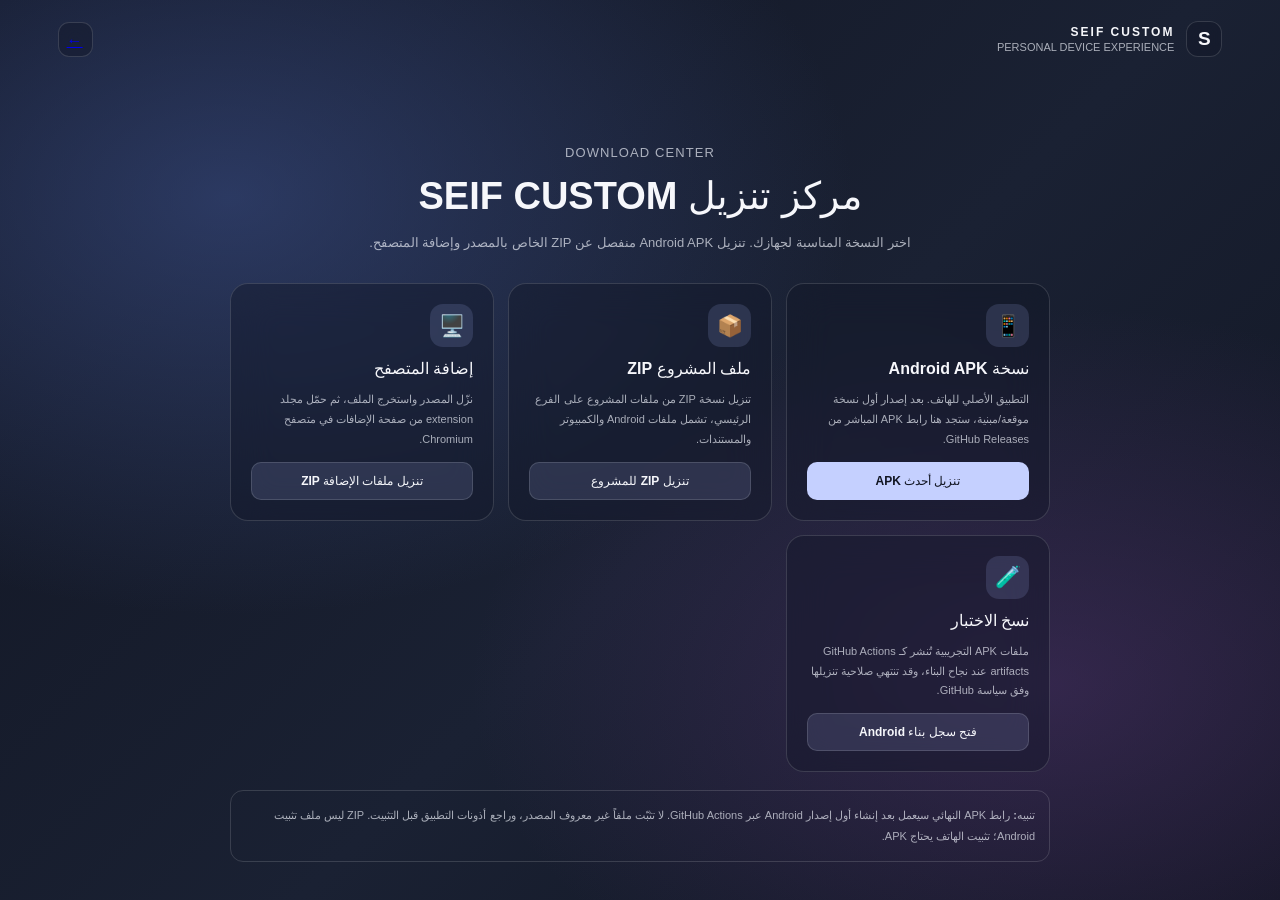
==== extension/download.html @ 6514bedb "Add Android APK and ZIP download center" ====
<!doctype html>
<html lang="ar" dir="rtl">
<head>
<meta charset="utf-8"><meta name="viewport" content="width=device-width,initial-scale=1">
<meta name="theme-color" content="#101522"><title>SEIF CUSTOM — مركز التنزيل</title>
<link rel="stylesheet" href="styles.css">
<style>
.download-page{width:min(820px,calc(100% - 32px));margin:7vh auto 60px}
.download-head{text-align:center;margin-bottom:28px}.download-head h1{font-size:clamp(25px,5vw,38px);margin:8px 0}.download-head p{color:var(--muted);font-size:13px;line-height:1.9}
.download-grid{display:grid;grid-template-columns:repeat(auto-fit,minmax(220px,1fr));gap:14px}
.download-card{border:1px solid var(--line);border-radius:18px;background:var(--glass);backdrop-filter:blur(20px);padding:20px;display:flex;flex-direction:column;gap:12px;min-height:210px}
.download-card .symbol{width:43px;height:43px;border-radius:13px;display:grid;place-items:center;background:rgba(174,190,255,.15);font-size:21px}
.download-card h2{font-size:16px;margin:0}.download-card p{font-size:11px;line-height:1.8;color:var(--muted);margin:0;flex:1}
.download-card a{display:block;text-align:center;text-decoration:none;border:1px solid var(--line);border-radius:10px;padding:11px;background:rgba(174,190,255,.14);color:var(--text);font-size:12px;font-weight:700}
.download-card a.primary{background:var(--accent-custom);color:#111522;border-color:transparent}
.download-note{margin:18px 0;padding:14px;border:1px solid var(--line);border-radius:13px;color:var(--muted);font-size:11px;line-height:1.9}
.download-back{display:inline-block;color:var(--text);text-decoration:none;font-size:12px;margin-bottom:20px}
</style></head>
<body>
<header class="topbar"><a class="brand" href="newtab.html"><span class="brand-mark">S</span><span class="brand-copy"><strong>SEIF CUSTOM</strong><small>PERSONAL DEVICE EXPERIENCE</small></span></a><a class="icon-button" href="newtab.html" aria-label="العودة">←</a></header>
<main class="download-page">
<section class="download-head"><p class="eyebrow">DOWNLOAD CENTER</p><h1>مركز تنزيل SEIF CUSTOM</h1><p>اختر النسخة المناسبة لجهازك. تنزيل Android APK منفصل عن ZIP الخاص بالمصدر وإضافة المتصفح.</p></section>
<section class="download-grid">
<article class="download-card"><div class="symbol">📱</div><h2>نسخة Android APK</h2><p>التطبيق الأصلي للهاتف. بعد إصدار أول نسخة موقعة/مبنية، ستجد هنا رابط APK المباشر من GitHub Releases.</p><a class="primary" href="https://github.com/seifjaballah77-eng/SEIF-CUSTOM/releases/latest/download/SEIF-CUSTOM-Android.apk">تنزيل أحدث APK</a></article>
<article class="download-card"><div class="symbol">📦</div><h2>ملف المشروع ZIP</h2><p>تنزيل نسخة ZIP من ملفات المشروع على الفرع الرئيسي، تشمل ملفات Android والكمبيوتر والمستندات.</p><a href="https://github.com/seifjaballah77-eng/SEIF-CUSTOM/archive/refs/heads/main.zip">تنزيل ZIP للمشروع</a></article>
<article class="download-card"><div class="symbol">🖥️</div><h2>إضافة المتصفح</h2><p>نزّل المصدر واستخرج الملف، ثم حمّل مجلد extension من صفحة الإضافات في متصفح Chromium.</p><a href="https://github.com/seifjaballah77-eng/SEIF-CUSTOM/archive/refs/heads/main.zip">تنزيل ملفات الإضافة ZIP</a></article>
<article class="download-card"><div class="symbol">🧪</div><h2>نسخ الاختبار</h2><p>ملفات APK التجريبية تُنشر كـ GitHub Actions artifacts عند نجاح البناء، وقد تنتهي صلاحية تنزيلها وفق سياسة GitHub.</p><a href="https://github.com/seifjaballah77-eng/SEIF-CUSTOM/actions/workflows/android-build.yml">فتح سجل بناء Android</a></article>
</section>
<div class="download-note"><strong>تنبيه:</strong> رابط APK النهائي سيعمل بعد إنشاء أول إصدار Android عبر GitHub Actions. لا تثبّت ملفاً غير معروف المصدر، وراجع أذونات التطبيق قبل التثبيت. ZIP ليس ملف تثبيت Android؛ تثبيت الهاتف يحتاج APK.</div>
</main></body></html>
---- extension/styles.css ----
:root{font-family:Inter,"Segoe UI",Tahoma,Arial,sans-serif;color:#f6f7fb;background:#111522;font-synthesis:none;text-rendering:optimizeLegibility;--glass-alpha:.42;--glass:rgba(17,23,38,var(--glass-alpha));--line:rgba(255,255,255,.14);--muted:rgba(245,247,255,.66);--text:#f6f7fb;--accent:#c5d0ff;--accent-custom:#c5d0ff;--shortcut-radius:16px}
*{box-sizing:border-box}html,body{width:100%;min-height:100%;margin:0}body{min-height:100vh;overflow-x:hidden;background:radial-gradient(ellipse at 18% 22%,rgba(65,87,151,.52),transparent 42%),radial-gradient(ellipse at 82% 76%,rgba(92,55,121,.43),transparent 39%),linear-gradient(135deg,#111522,#1a2133 55%,#111522);color:var(--text);position:relative}button,input{font:inherit}button{color:inherit}
.wallpaper-video,.wallpaper-image{position:fixed;inset:0;width:100%;height:100%;object-fit:cover;z-index:-3;display:none;opacity:var(--wallpaper-opacity,1);pointer-events:none}.wallpaper-video{background:#10131d}body.has-video .wallpaper-video,body.has-image .wallpaper-image{display:block}.ambient,.shade{position:fixed;inset:0;pointer-events:none}.ambient{z-index:-2;background:radial-gradient(ellipse at 25% 25%,rgba(75,105,190,.28),transparent 42%),radial-gradient(ellipse at 78% 75%,rgba(125,78,148,.23),transparent 45%);animation:drift 18s ease-in-out infinite alternate}.shade{z-index:-1;background:linear-gradient(115deg,rgba(7,10,18,.48),rgba(7,10,18,.16) 48%,rgba(7,10,18,.48))}@keyframes drift{from{transform:scale(1) translate3d(-1%,0,0)}to{transform:scale(1.08) translate3d(1%,1%,0)}}body.motion-off .ambient{animation:none}
body.light{--text:#202538;--muted:rgba(32,37,56,.7);--line:rgba(28,34,53,.16);--glass:rgba(255,255,255,var(--glass-alpha));--accent:#465a9b;background:linear-gradient(135deg,#e7ebf5,#d7deeb 55%,#e9eaf0)}body.light .shade{background:linear-gradient(115deg,rgba(245,247,255,.24),rgba(245,247,255,.06),rgba(245,247,255,.24))}
.topbar{height:78px;display:flex;align-items:center;justify-content:space-between;padding:0 clamp(18px,4.5vw,72px);gap:20px}.brand{display:flex;align-items:center;gap:12px;color:inherit;text-decoration:none}.brand-mark{display:grid;place-items:center;width:36px;height:36px;border-radius:12px;border:1px solid var(--line);background:var(--glass);backdrop-filter:blur(18px);font-size:19px;font-weight:750}.brand-copy{display:grid;gap:2px}.brand-copy strong{font-size:12px;letter-spacing:2px}.brand-copy small{font-size:11px;color:var(--muted)}.top-actions{display:flex;gap:8px}.icon-button,.close-button,.add-shortcut{border:1px solid var(--line);background:var(--glass);backdrop-filter:blur(18px);display:grid;place-items:center;cursor:pointer;transition:transform .18s ease,background .18s ease}.icon-button{width:35px;height:35px;border-radius:11px;padding:9px}.icon-button:hover,.add-shortcut:hover{transform:translateY(-2px);background:rgba(255,255,255,.16)}.icon-button svg,.search-box svg{width:18px;height:18px;fill:none;stroke:currentColor;stroke-width:1.6;stroke-linecap:round;stroke-linejoin:round}
.workspace{width:min(700px,calc(100% - 36px));margin:clamp(58px,12vh,126px) auto 70px;display:flex;flex-direction:column;align-items:center}.welcome{text-align:center;margin-bottom:28px}.eyebrow{font-size:12px;letter-spacing:1.1px;color:var(--muted);margin:0 0 8px}.clock{font-variant-numeric:tabular-nums;font-size:clamp(56px,9vw,88px);font-weight:300;letter-spacing:-4px;line-height:1.08;text-shadow:0 6px 36px rgba(0,0,0,.14)}.date{margin-top:10px;color:var(--muted);font-size:13px}
.search-box{width:min(610px,100%);height:55px;display:flex;align-items:center;gap:14px;padding:0 19px;border-radius:17px;border:1px solid var(--line);background:var(--glass);backdrop-filter:blur(24px);box-shadow:0 16px 60px rgba(0,0,0,.12);transition:border-color .2s,transform .2s}.search-box:focus-within{border-color:rgba(194,207,255,.65);transform:translateY(-1px)}.search-box svg{color:var(--muted);flex:0 0 auto}.search-box input{width:100%;border:0;outline:0;background:transparent;color:var(--text);font-size:15px}.search-box input::placeholder{color:var(--muted)}.search-box kbd{font-size:10px;color:var(--muted);border:1px solid var(--line);padding:4px 7px;border-radius:6px;white-space:nowrap}
.shortcuts-section{width:min(610px,100%);margin-top:36px}.section-heading{display:flex;align-items:center;justify-content:space-between;font-size:12px;color:var(--muted);margin:0 2px 13px}.add-shortcut{width:27px;height:27px;border-radius:9px;font-size:20px;line-height:1}.shortcuts{display:grid;grid-template-columns:repeat(4,minmax(0,1fr));gap:10px}.shortcut-card{position:relative;min-width:0}.shortcut{min-height:82px;display:flex;flex-direction:column;align-items:center;justify-content:center;gap:9px;padding:11px 8px;border:1px solid var(--line);border-radius:var(--shortcut-radius);background:var(--glass);backdrop-filter:blur(20px);color:var(--text);text-decoration:none;transition:transform .2s,border-color .2s,background .2s}.shortcut:hover{transform:translateY(-3px);background:rgba(255,255,255,.16)}.shortcut-mark{display:grid;place-items:center;width:30px;height:30px;border-radius:10px;background:rgba(174,190,255,.17);border:1px solid rgba(194,207,255,.18);font-weight:650;font-size:13px;color:var(--accent-custom)}.shortcut-name{font-size:11px;max-width:100%;overflow:hidden;text-overflow:ellipsis;white-space:nowrap}.shortcut-remove{position:absolute;top:5px;left:6px;width:19px;height:19px;border:0;border-radius:7px;background:rgba(12,16,26,.55);color:#fff;opacity:0;cursor:pointer;font-size:14px}.shortcut-card:hover .shortcut-remove,.shortcut-remove:focus-visible{opacity:1}
.hint{margin:27px 0 0;font-size:11px;color:var(--muted);text-align:center;line-height:1.7}.settings-panel{position:fixed;z-index:5;top:68px;left:clamp(16px,4.5vw,72px);width:min(286px,calc(100vw - 32px));padding:16px;border:1px solid var(--line);border-radius:17px;background:var(--glass);backdrop-filter:blur(28px);box-shadow:0 20px 70px rgba(0,0,0,.22)}.panel-heading,.dialog-heading{display:flex;align-items:center;justify-content:space-between;margin-bottom:16px;font-size:13px}.close-button{width:26px;height:26px;border-radius:8px;font-size:19px;line-height:1}.range-row{display:flex;justify-content:space-between;align-items:center;font-size:11px;color:var(--muted);gap:12px}.range-row input[type=color]{width:34px;height:25px;border:0;background:transparent;padding:0;cursor:pointer}.range-row select{max-width:125px;background:rgba(255,255,255,.08);color:var(--text);border:1px solid var(--line);border-radius:8px;padding:5px;font-size:10px}input[type=range]{width:100%;margin:11px 0 14px;accent-color:var(--accent)}.check-row{display:flex;align-items:center;gap:9px;font-size:11px;color:var(--muted);padding:4px 0 13px}.check-row input{accent-color:#899bdc}.panel-actions{display:grid;grid-template-columns:1fr 1fr;gap:7px}.panel-actions button,.dialog-actions button{border:1px solid var(--line);background:rgba(255,255,255,.07);border-radius:9px;padding:9px 8px;font-size:10px;cursor:pointer}.panel-actions button:hover,.dialog-actions button:hover{background:rgba(255,255,255,.15)}.panel-actions .quiet-danger{grid-column:1/-1;color:#f2a7ad}.panel-note{font-size:10px;color:var(--muted);line-height:1.7;margin:12px 0 0}
.dialog{width:min(360px,calc(100vw - 30px));border:1px solid rgba(255,255,255,.17);border-radius:17px;padding:18px;background:rgba(24,30,46,.96);color:#f6f7fb;box-shadow:0 24px 90px rgba(0,0,0,.42)}.dialog::backdrop{background:rgba(3,5,12,.48);backdrop-filter:blur(5px)}.dialog form{display:grid;gap:10px}.dialog-heading{margin-bottom:5px}.dialog label{font-size:11px;color:rgba(255,255,255,.72)}.dialog input{width:100%;height:38px;border:1px solid rgba(255,255,255,.17);border-radius:9px;padding:0 11px;background:rgba(255,255,255,.07);color:#fff;outline:0}.dialog input:focus{border-color:#aab9ff}.dialog-actions{display:flex;justify-content:flex-end;margin-top:5px}.dialog-actions .primary-button{background:rgba(155,173,255,.24);border-color:rgba(176,190,255,.35);padding-inline:16px}
.toast{position:fixed;bottom:24px;left:50%;z-index:8;transform:translate(-50%,12px);opacity:0;pointer-events:none;max-width:calc(100vw - 30px);padding:10px 15px;border:1px solid var(--line);border-radius:11px;background:rgba(18,23,36,.9);backdrop-filter:blur(20px);color:#fff;font-size:11px;text-align:center;transition:opacity .2s,transform .2s}.toast.show{opacity:1;transform:translate(-50%,0)}[hidden]{display:none!important}
@media(max-width:560px){.topbar{height:68px;padding-inline:15px}.brand-copy small{display:none}.workspace{margin-top:13vh}.shortcuts{grid-template-columns:repeat(3,minmax(0,1fr));gap:8px}.shortcut{min-height:76px}.clock{letter-spacing:-2px}.search-box{height:51px;padding-inline:14px}.search-box kbd{display:none}.hint{max-width:290px}}
@media(prefers-reduced-motion:reduce){*,*::before,*::after{scroll-behavior:auto!important;transition:none!important}.ambient{animation:none}}\nbody.shape-round .shortcut{--shortcut-radius:24px}body.shape-pill .shortcut{--shortcut-radius:999px}body.shape-sharp .shortcut{--shortcut-radius:5px}\n
.simulator-link{color:inherit;text-decoration:none}
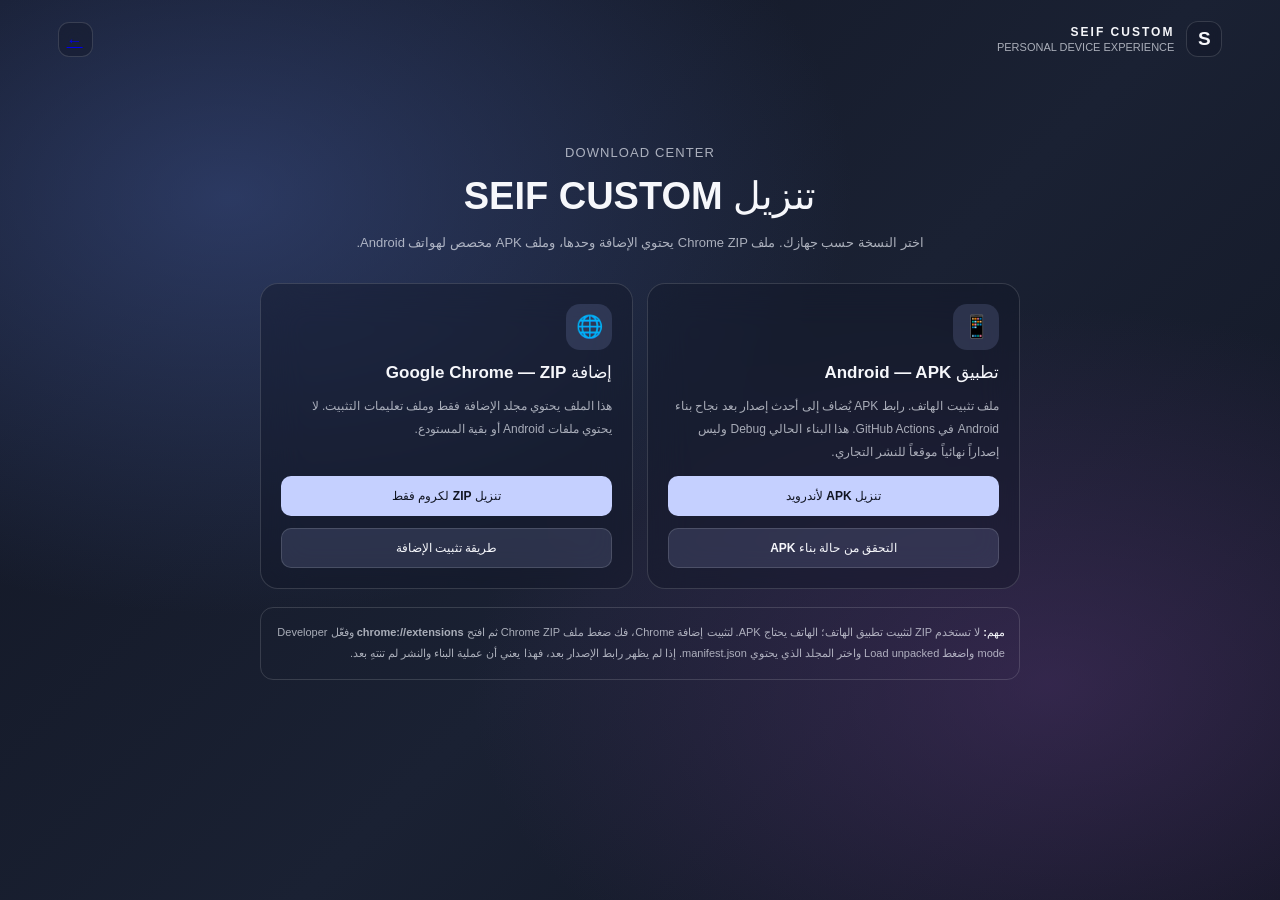
==== commit d1f960f9: "Replace broken full-source ZIP with Chrome-only extension download" ====
--- a/extension/download.html
+++ b/extension/download.html
@@ -2,29 +2,28 @@
 <html lang="ar" dir="rtl">
 <head>
 <meta charset="utf-8"><meta name="viewport" content="width=device-width,initial-scale=1">
-<meta name="theme-color" content="#101522"><title>SEIF CUSTOM — مركز التنزيل</title>
+<meta name="theme-color" content="#101522"><title>SEIF CUSTOM — التنزيل</title>
 <link rel="stylesheet" href="styles.css">
 <style>
-.download-page{width:min(820px,calc(100% - 32px));margin:7vh auto 60px}
+.download-page{width:min(760px,calc(100% - 32px));margin:7vh auto 60px}
 .download-head{text-align:center;margin-bottom:28px}.download-head h1{font-size:clamp(25px,5vw,38px);margin:8px 0}.download-head p{color:var(--muted);font-size:13px;line-height:1.9}
-.download-grid{display:grid;grid-template-columns:repeat(auto-fit,minmax(220px,1fr));gap:14px}
-.download-card{border:1px solid var(--line);border-radius:18px;background:var(--glass);backdrop-filter:blur(20px);padding:20px;display:flex;flex-direction:column;gap:12px;min-height:210px}
-.download-card .symbol{width:43px;height:43px;border-radius:13px;display:grid;place-items:center;background:rgba(174,190,255,.15);font-size:21px}
-.download-card h2{font-size:16px;margin:0}.download-card p{font-size:11px;line-height:1.8;color:var(--muted);margin:0;flex:1}
-.download-card a{display:block;text-align:center;text-decoration:none;border:1px solid var(--line);border-radius:10px;padding:11px;background:rgba(174,190,255,.14);color:var(--text);font-size:12px;font-weight:700}
+.download-grid{display:grid;grid-template-columns:repeat(auto-fit,minmax(240px,1fr));gap:14px}
+.download-card{border:1px solid var(--line);border-radius:18px;background:var(--glass);backdrop-filter:blur(20px);padding:20px;display:flex;flex-direction:column;gap:12px;min-height:230px}
+.download-card .symbol{width:46px;height:46px;border-radius:14px;display:grid;place-items:center;background:rgba(174,190,255,.15);font-size:22px}
+.download-card h2{font-size:17px;margin:0}.download-card p{font-size:12px;line-height:1.9;color:var(--muted);margin:0;flex:1}
+.download-card a{display:block;text-align:center;text-decoration:none;border:1px solid var(--line);border-radius:10px;padding:12px;background:rgba(174,190,255,.14);color:var(--text);font-size:12px;font-weight:700}
 .download-card a.primary{background:var(--accent-custom);color:#111522;border-color:transparent}
-.download-note{margin:18px 0;padding:14px;border:1px solid var(--line);border-radius:13px;color:var(--muted);font-size:11px;line-height:1.9}
+.download-note{margin:18px 0;padding:14px;border:1px solid var(--line);border-radius:13px;color:var(--muted);font-size:11px;line-height:1.95}
+.download-note strong{color:var(--text)}
 .download-back{display:inline-block;color:var(--text);text-decoration:none;font-size:12px;margin-bottom:20px}
 </style></head>
 <body>
 <header class="topbar"><a class="brand" href="newtab.html"><span class="brand-mark">S</span><span class="brand-copy"><strong>SEIF CUSTOM</strong><small>PERSONAL DEVICE EXPERIENCE</small></span></a><a class="icon-button" href="newtab.html" aria-label="العودة">←</a></header>
 <main class="download-page">
-<section class="download-head"><p class="eyebrow">DOWNLOAD CENTER</p><h1>مركز تنزيل SEIF CUSTOM</h1><p>اختر النسخة المناسبة لجهازك. تنزيل Android APK منفصل عن ZIP الخاص بالمصدر وإضافة المتصفح.</p></section>
+<section class="download-head"><p class="eyebrow">DOWNLOAD CENTER</p><h1>تنزيل SEIF CUSTOM</h1><p>اختر النسخة حسب جهازك. ملف Chrome ZIP يحتوي الإضافة وحدها، وملف APK مخصص لهواتف Android.</p></section>
 <section class="download-grid">
-<article class="download-card"><div class="symbol">📱</div><h2>نسخة Android APK</h2><p>التطبيق الأصلي للهاتف. بعد إصدار أول نسخة موقعة/مبنية، ستجد هنا رابط APK المباشر من GitHub Releases.</p><a class="primary" href="https://github.com/seifjaballah77-eng/SEIF-CUSTOM/releases/latest/download/SEIF-CUSTOM-Android.apk">تنزيل أحدث APK</a></article>
-<article class="download-card"><div class="symbol">📦</div><h2>ملف المشروع ZIP</h2><p>تنزيل نسخة ZIP من ملفات المشروع على الفرع الرئيسي، تشمل ملفات Android والكمبيوتر والمستندات.</p><a href="https://github.com/seifjaballah77-eng/SEIF-CUSTOM/archive/refs/heads/main.zip">تنزيل ZIP للمشروع</a></article>
-<article class="download-card"><div class="symbol">🖥️</div><h2>إضافة المتصفح</h2><p>نزّل المصدر واستخرج الملف، ثم حمّل مجلد extension من صفحة الإضافات في متصفح Chromium.</p><a href="https://github.com/seifjaballah77-eng/SEIF-CUSTOM/archive/refs/heads/main.zip">تنزيل ملفات الإضافة ZIP</a></article>
-<article class="download-card"><div class="symbol">🧪</div><h2>نسخ الاختبار</h2><p>ملفات APK التجريبية تُنشر كـ GitHub Actions artifacts عند نجاح البناء، وقد تنتهي صلاحية تنزيلها وفق سياسة GitHub.</p><a href="https://github.com/seifjaballah77-eng/SEIF-CUSTOM/actions/workflows/android-build.yml">فتح سجل بناء Android</a></article>
+<article class="download-card"><div class="symbol">📱</div><h2>تطبيق Android — APK</h2><p>ملف تثبيت الهاتف. رابط APK يُضاف إلى أحدث إصدار بعد نجاح بناء Android في GitHub Actions. هذا البناء الحالي Debug وليس إصداراً نهائياً موقعاً للنشر التجاري.</p><a class="primary" href="https://github.com/seifjaballah77-eng/SEIF-CUSTOM/releases/latest/download/SEIF-CUSTOM-Android.apk">تنزيل APK لأندرويد</a><a href="https://github.com/seifjaballah77-eng/SEIF-CUSTOM/actions/workflows/android-release.yml">التحقق من حالة بناء APK</a></article>
+<article class="download-card"><div class="symbol">🌐</div><h2>إضافة Google Chrome — ZIP</h2><p>هذا الملف يحتوي مجلد الإضافة فقط وملف تعليمات التثبيت. لا يحتوي ملفات Android أو بقية المستودع.</p><a class="primary" href="https://github.com/seifjaballah77-eng/SEIF-CUSTOM/releases/latest/download/SEIF-CUSTOM-Chrome.zip">تنزيل ZIP لكروم فقط</a><a href="https://github.com/seifjaballah77-eng/SEIF-CUSTOM/blob/main/extension/INSTALL-CHROME.txt">طريقة تثبيت الإضافة</a></article>
 </section>
-<div class="download-note"><strong>تنبيه:</strong> رابط APK النهائي سيعمل بعد إنشاء أول إصدار Android عبر GitHub Actions. لا تثبّت ملفاً غير معروف المصدر، وراجع أذونات التطبيق قبل التثبيت. ZIP ليس ملف تثبيت Android؛ تثبيت الهاتف يحتاج APK.</div>
+<div class="download-note"><strong>مهم:</strong> لا تستخدم ZIP لتثبيت تطبيق الهاتف؛ الهاتف يحتاج APK. لتثبيت إضافة Chrome، فك ضغط ملف Chrome ZIP ثم افتح <b>chrome://extensions</b> وفعّل Developer mode واضغط Load unpacked واختر المجلد الذي يحتوي manifest.json. إذا لم يظهر رابط الإصدار بعد، فهذا يعني أن عملية البناء والنشر لم تنتهِ بعد.</div>
 </main></body></html>
